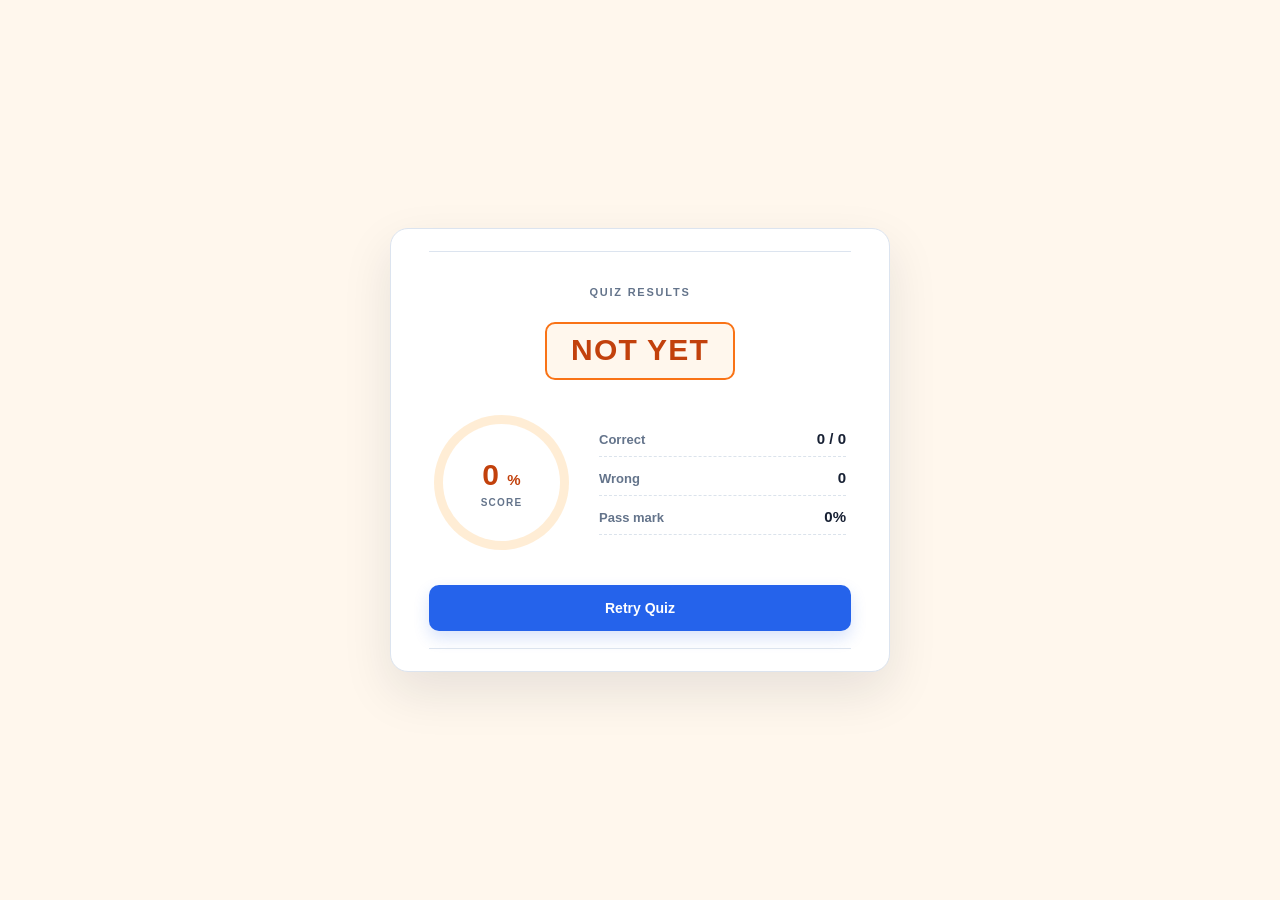
==== fail.html @ 62aabe58 "half completed the app" ====
<!doctype html>
<html lang="en">
  <head>
    <meta charset="UTF-8" />

    <meta name="viewport" content="width=device-width, initial-scale=1.0" />

    <title>Quiz Result - Failed</title>

    <link rel="stylesheet" href="style.css" />
  </head>

  <body class="result-body fail-page">
    <main class="sheet">
      <!-- Top decorative line -->
      <div class="sheet__rule sheet__rule--top"></div>

      <!-- ================= HEADER ================= -->

      <header class="sheet-header">
        <span class="eyebrow"> Quiz Results </span>

        <div class="stamp stamp--fail">Not Yet</div>
      </header>

      <!-- ================= SCORE ================= -->

      <section class="score-block">
        <div class="score-ring" id="scoreRing" style="--pct: 0">
          <div class="score-ring__inner">
            <span class="score-value">
              <span id="percentageScore">0</span>
              <span class="score-unit">%</span>
            </span>

            <span class="score-label"> score </span>
          </div>
        </div>

        <!-- Result Statistics -->

        <dl class="stat-list">
          <div class="stat">
            <dt>Correct</dt>

            <dd>
              <span id="correct">0</span>
              /
              <span id="total">0</span>
            </dd>
          </div>

          <div class="stat">
            <dt>Wrong</dt>

            <dd id="wrong">0</dd>
          </div>

          <div class="stat">
            <dt>Pass mark</dt>

            <dd id="percentage">0</dd>
          </div>
        </dl>
      </section>

      <!-- ================= BUTTON ================= -->

      <div class="actions">
        <button class="btn btn--primary" onclick="retryQuiz()">
          Retry Quiz
        </button>
      </div>

      <!-- Bottom decorative line -->
      <div class="sheet__rule sheet__rule--bottom"></div>
    </main>


     <script>
      var dataCorrect = Number(localStorage.getItem("correctAnswers"));
      var dataWrong = Number(localStorage.getItem("wrongAnswers"));
      var dataPercentage = Number(localStorage.getItem("percentage"));
      var dataTotal = Number(localStorage.getItem("totalQuestions"));

      var correct = document.getElementById("correct");
      var wrong = document.getElementById("wrong");
      var percentage = document.getElementById("percentage");
      var percentageScore = document.getElementById("percentageScore");
      var total = document.getElementById("total");

      correct.innerHTML = dataCorrect;
      wrong.innerHTML = dataWrong;
      percentage.innerHTML = dataPercentage + "%";
      percentageScore.innerHTML = dataPercentage;
      total.innerHTML = dataTotal;
    </script>
  </body>
</html>

    <!-- <script>
      // Get result saved by app.js

      var correct = Number(localStorage.getItem("correctAnswers"));

      var wrong = Number(localStorage.getItem("wrongAnswers"));

      var percentage = Number(localStorage.getItem("percentage"));

      var total = Number(localStorage.getItem("totalQuestions"));

      // Display the final result

      document.getElementById("correct").innerHTML = correct;

      document.getElementById("wrong").innerHTML = wrong;

      document.getElementById("total").innerHTML = total;

      document.getElementById("percentage").innerHTML = percentage;

      // Update the circular percentage

      document
        .getElementById("scoreRing")
        .style.setProperty("--pct", percentage);

      // Start quiz again

      function retryQuiz() {
        // Remove old result
        localStorage.clear();

        // Go back to quiz
        window.location.href = "index.html";
      }
    </script> -->
---- style.css ----
/* =====================================================
   GLOBAL RESET
===================================================== */

* {
  margin: 0;
  padding: 0;
  box-sizing: border-box;
  font-family: "Inter", "Segoe UI", Arial, Helvetica, sans-serif;
}

body {
  min-height: 100vh;
  background: #f4f7fb;
  color: #172033;
}


/* =====================================================
   QUIZ PAGE
===================================================== */

.container {
  width: 100%;
  min-height: 100vh;
  padding: 35px 50px;
}


/* =====================================================
   TOP BAR
===================================================== */

.top-bar {
  display: flex;
  justify-content: space-between;
  align-items: center;
  padding-bottom: 25px;
  border-bottom: 1px solid #e1e7ef;
}

.top-bar h1 {
  color: #172033;
  font-size: 30px;
  font-weight: 750;
  letter-spacing: -0.5px;
}


/* =====================================================
   RIGHT SIDE
===================================================== */

.right {
  display: flex;
  align-items: center;
  gap: 14px;
}


/* =====================================================
   TIMER
===================================================== */

#timer {
  min-width: 105px;
  text-align: center;

  background: #ffffff;
  color: #2563eb;

  padding: 11px 18px;

  border: 1px solid #dce4ef;
  border-radius: 10px;

  font-size: 17px;
  font-weight: 700;

  box-shadow: 0 4px 12px rgba(23, 32, 51, 0.06);
}


/* =====================================================
   THEME BUTTON
===================================================== */

#themeBtn {
  width: 44px;
  height: 44px;

  border: 1px solid #dce4ef;
  border-radius: 10px;

  background: #ffffff;
  color: #172033;

  cursor: pointer;
  font-size: 19px;

  transition: all 0.25s ease;
}

#themeBtn:hover {
  background: #2563eb;
  color: #ffffff;
  border-color: #2563eb;

  transform: translateY(-2px);
}


/* =====================================================
   QUIZ BOX
===================================================== */

.quiz-box {
  width: 65%;
  max-width: 850px;

  margin: 55px auto;

  background: #ffffff;

  border: 1px solid #e1e7ef;
  border-radius: 18px;

  padding: 42px;

  box-shadow: 0 18px 45px rgba(23, 32, 51, 0.08);
}


/* =====================================================
   QUESTION COUNTER
===================================================== */

#questionCount {
  display: inline-block;

  font-size: 14px;
  font-weight: 700;

  color: #2563eb;

  background: #eff6ff;

  padding: 8px 14px;

  border-radius: 8px;

  margin-bottom: 25px;
}


/* =====================================================
   QUESTION
===================================================== */

#question {
  font-size: 29px;
  line-height: 1.35;

  font-weight: 700;

  color: #172033;

  margin-bottom: 30px;
}


/* =====================================================
   OPTIONS
===================================================== */

.options {
  display: flex;
  flex-direction: column;

  gap: 14px;
}


/* =====================================================
   EACH OPTION
===================================================== */

.option {
  width: 100%;

  padding: 17px 20px;

  border: 1px solid #dce4ef;
  border-radius: 11px;

  background: #f8fafc;
  color: #263247;

  cursor: pointer;

  font-size: 16px;
  font-weight: 600;

  text-align: left;

  transition:
    background 0.2s ease,
    color 0.2s ease,
    border 0.2s ease,
    transform 0.2s ease,
    box-shadow 0.2s ease;
}


/* =====================================================
   OPTION HOVER
===================================================== */

.option:hover {
  background: #eff6ff;

  border-color: #3b82f6;

  color: #1d4ed8;

  transform: translateX(4px);

  box-shadow: 0 5px 14px rgba(37, 99, 235, 0.08);
}


/* =====================================================
   SELECTED OPTION
===================================================== */

.selected {
  background: #2563eb;
  color: #ffffff;

  border-color: #2563eb;

  box-shadow: 0 7px 18px rgba(37, 99, 235, 0.22);
}


/* =====================================================
   SELECTED OPTION HOVER
===================================================== */

.selected:hover {
  background: #1d4ed8;
  color: #ffffff;

  border-color: #1d4ed8;
}


/* =====================================================
   NEXT BUTTON
===================================================== */

#nextBtn {
  display: block;

  width: 220px;

  margin: 32px auto 0;

  padding: 15px 20px;

  border: none;
  border-radius: 10px;

  background: #2563eb;
  color: #ffffff;

  cursor: pointer;

  font-size: 16px;
  font-weight: 700;

  transition: all 0.25s ease;

  box-shadow: 0 8px 18px rgba(37, 99, 235, 0.20);
}

#nextBtn:hover {
  background: #1d4ed8;

  transform: translateY(-2px);

  box-shadow: 0 12px 22px rgba(37, 99, 235, 0.25);
}

#nextBtn:active {
  transform: translateY(0);
}


/* =====================================================
   DARK MODE
===================================================== */

.dark {
  background: #0b1220;
  color: #ffffff;
}

.dark .top-bar {
  border-color: #1e293b;
}

.dark .top-bar h1 {
  color: #ffffff;
}

.dark .quiz-box {
  background: #111827;

  border-color: #1e293b;

  box-shadow: 0 18px 45px rgba(0, 0, 0, 0.25);
}

.dark #question {
  color: #ffffff;
}

.dark #questionCount {
  background: #172554;
  color: #60a5fa;
}

.dark .option {
  background: #1e293b;
  color: #e5e7eb;

  border-color: #334155;
}

.dark .option:hover {
  background: #172554;

  border-color: #3b82f6;

  color: #93c5fd;
}

.dark .selected {
  background: #2563eb;
  color: #ffffff;

  border-color: #2563eb;
}

.dark #timer {
  background: #111827;
  color: #60a5fa;

  border-color: #334155;
}

.dark #themeBtn {
  background: #111827;
  color: #ffffff;

  border-color: #334155;
}


/* =====================================================
   RESULT PAGES
===================================================== */

.result-body {
  display: flex;

  align-items: center;
  justify-content: center;

  min-height: 100vh;

  padding: 32px 16px;
}


/* =====================================================
   RESULT SHEET
===================================================== */

.sheet {
  position: relative;

  width: 100%;
  max-width: 500px;

  background: #ffffff;

  border: 1px solid #dce4ef;

  border-radius: 18px;

  padding: 45px 38px 40px;

  box-shadow: 0 20px 50px rgba(23, 32, 51, 0.10);
}


/* =====================================================
   TOP / BOTTOM LINES
===================================================== */

.sheet__rule {
  position: absolute;

  left: 38px;
  right: 38px;

  height: 1px;

  background: #dce4ef;

  opacity: 1;
}

.sheet__rule--top {
  top: 22px;
}

.sheet__rule--bottom {
  bottom: 22px;
}


/* =====================================================
   RESULT HEADER
===================================================== */

.sheet-header {
  padding-top: 12px;

  text-align: center;
}


/* =====================================================
   SMALL HEADING
===================================================== */

.eyebrow {
  display: block;

  font-size: 11px;

  font-weight: 700;

  letter-spacing: 0.16em;

  text-transform: uppercase;

  color: #64748b;

  margin-bottom: 20px;
}


/* =====================================================
   PASS / FAIL STAMP
===================================================== */

.stamp {
  display: inline-block;

  font-size: 30px;

  font-weight: 800;

  letter-spacing: 0.04em;

  text-transform: uppercase;

  border: 2px solid;

  border-radius: 10px;

  padding: 9px 24px 11px;

  margin: 4px 0 30px;
}


/* =====================================================
   PASS
===================================================== */

.stamp--pass {
  color: #15803d;

  border-color: #22c55e;

  background: #f0fdf4;

  transform: none;
}


/* =====================================================
   FAIL
===================================================== */

.stamp--fail {
  color: #c2410c;

  border-color: #f97316;

  background: #fff7ed;

  transform: none;
}


/* =====================================================
   SCORE
===================================================== */

.score-block {
  display: flex;

  align-items: center;

  gap: 30px;

  padding: 5px 5px 10px;
}


/* =====================================================
   SCORE CIRCLE
===================================================== */

.score-ring {
  --size: 135px;

  width: var(--size);
  height: var(--size);

  border-radius: 50%;

  background:
    conic-gradient(
      var(--accent) calc(var(--pct) * 1%),
      var(--ring-track) 0
    );

  display: flex;

  align-items: center;
  justify-content: center;

  flex-shrink: 0;

  position: relative;
}


/* =====================================================
   INNER CIRCLE
===================================================== */

.score-ring__inner {
  width: calc(var(--size) - 18px);
  height: calc(var(--size) - 18px);

  border-radius: 50%;

  background: #ffffff;

  display: flex;

  flex-direction: column;

  align-items: center;
  justify-content: center;
}


/* =====================================================
   PERCENTAGE
===================================================== */

.score-value {
  font-weight: 800;

  font-size: 30px;

  color: var(--accent-dark);
}


/* =====================================================
   PERCENTAGE UNIT
===================================================== */

.score-unit {
  font-size: 15px;
  font-weight: 700;
}


/* =====================================================
   SCORE LABEL
===================================================== */

.score-label {
  font-size: 10px;

  font-weight: 700;

  letter-spacing: 0.12em;

  text-transform: uppercase;

  color: #64748b;

  margin-top: 5px;
}


/* =====================================================
   RESULT STATISTICS
===================================================== */

.stat-list {
  flex: 1;

  margin: 0;

  display: flex;

  flex-direction: column;

  gap: 12px;
}


/* =====================================================
   STAT
===================================================== */

.stat {
  display: flex;

  align-items: baseline;

  justify-content: space-between;

  border-bottom: 1px dashed #dbe3ec;

  padding-bottom: 9px;
}


/* =====================================================
   STAT LABEL
===================================================== */

.stat dt {
  font-size: 13px;

  color: #64748b;

  font-weight: 600;
}


/* =====================================================
   STAT VALUE
===================================================== */

.stat dd {
  margin: 0;

  font-weight: 750;

  font-size: 15px;

  color: #172033;
}


/* =====================================================
   RESULT BUTTONS
===================================================== */

.actions {
  margin-top: 25px;

  display: flex;

  gap: 12px;
}


/* =====================================================
   BUTTON
===================================================== */

.btn {
  flex: 1;

  font-size: 14px;

  font-weight: 700;

  padding: 14px 16px;

  border-radius: 10px;

  cursor: pointer;

  border: 1px solid transparent;

  transition: all 0.25s ease;
}


/* =====================================================
   PRIMARY BUTTON
===================================================== */

.btn--primary {
  background: #2563eb;

  color: #ffffff;

  box-shadow: 0 7px 16px rgba(37, 99, 235, 0.18);
}

.btn--primary:hover {
  background: #1d4ed8;

  transform: translateY(-2px);

  box-shadow: 0 10px 20px rgba(37, 99, 235, 0.25);
}


/* =====================================================
   SECONDARY BUTTON
===================================================== */

.btn--secondary {
  background: #ffffff;

  color: #2563eb;

  border-color: #2563eb;
}

.btn--secondary:hover {
  background: #eff6ff;
}


/* =====================================================
   PASS RESULT COLORS
===================================================== */

.pass-page {
  --accent: #16a34a;
  --accent-dark: #15803d;
  --ring-track: #dcfce7;

  background: #f0fdf4;
}


/* =====================================================
   FAIL RESULT COLORS
===================================================== */

.fail-page {
  --accent: #ea580c;
  --accent-dark: #c2410c;
  --ring-track: #ffedd5;

  background: #fff7ed;
}


/* =====================================================
   MOBILE
===================================================== */

@media (max-width: 900px) {
  .quiz-box {
    width: 80%;
  }
}


@media (max-width: 600px) {

  .container {
    padding: 22px 18px;
  }


  .top-bar {
    padding-bottom: 20px;
  }


  .top-bar h1 {
    font-size: 24px;
  }


  .right {
    gap: 8px;
  }


  #themeBtn {
    width: 42px;
    height: 42px;
  }


  #timer {
    min-width: 90px;

    padding: 10px 12px;

    font-size: 15px;
  }


  .quiz-box {
    width: 100%;

    margin: 35px auto;

    padding: 25px 20px;

    border-radius: 15px;
  }


  #question {
    font-size: 23px;

    margin-bottom: 25px;
  }


  .options {
    gap: 12px;
  }


  .option {
    padding: 15px;

    font-size: 15px;
  }


  #nextBtn {
    width: 100%;

    margin-top: 25px;
  }


  .sheet {
    padding: 42px 22px 38px;

    border-radius: 15px;
  }


  .score-block {
    flex-direction: column;

    text-align: center;

    gap: 25px;
  }


  .stat-list {
    width: 100%;
  }


  .actions {
    flex-direction: column;
  }
}
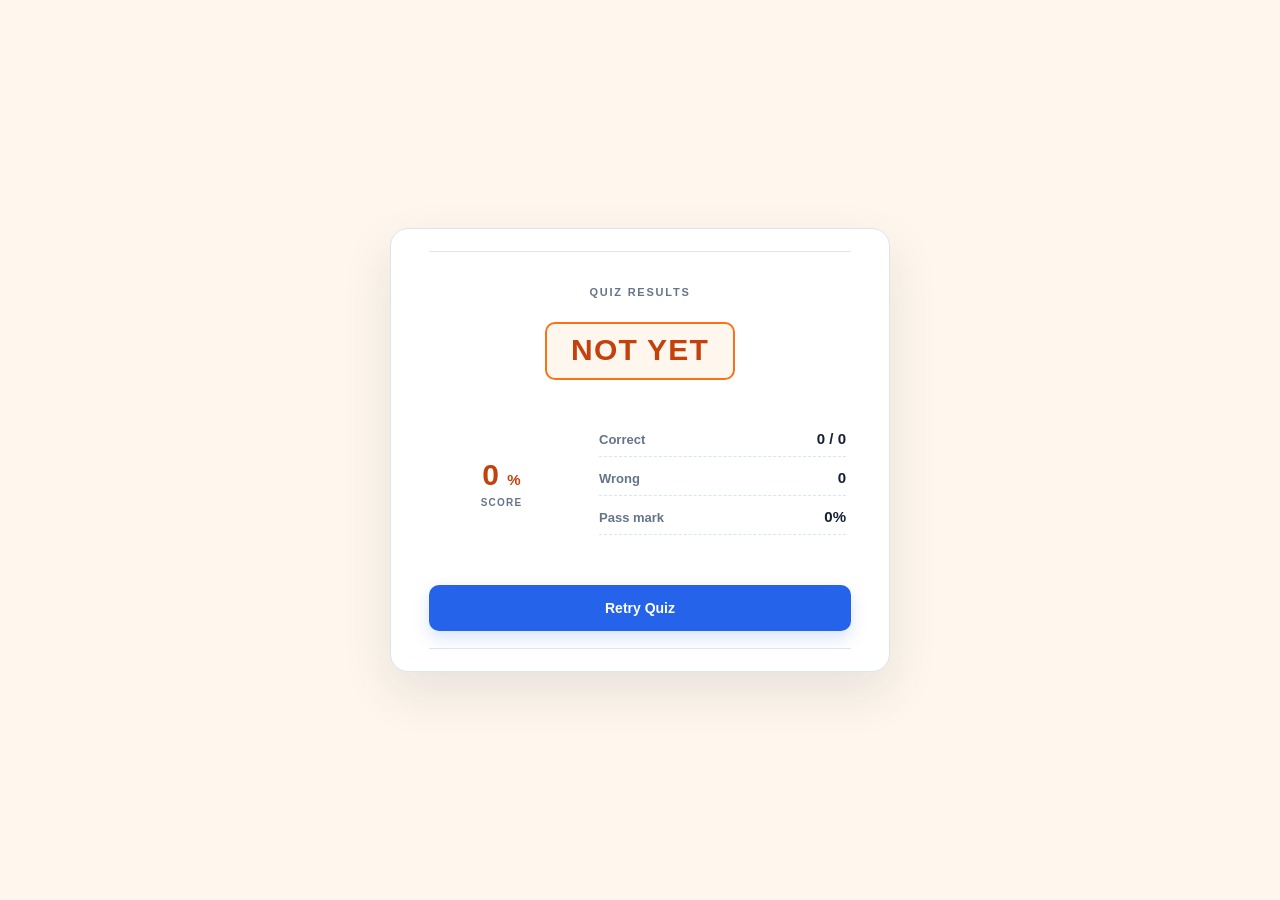
==== commit 66f9669d: "added more code" ====
--- a/fail.html
+++ b/fail.html
@@ -26,7 +26,7 @@
       <!-- ================= SCORE ================= -->
 
       <section class="score-block">
-        <div class="score-ring" id="scoreRing" style="--pct: 0">
+        <div class="score-ring" id="scoreRing" style="--ring: 0">
           <div class="score-ring__inner">
             <span class="score-value">
               <span id="percentageScore">0</span>
@@ -76,29 +76,35 @@
       <div class="sheet__rule sheet__rule--bottom"></div>
     </main>
 
+    <script>
+      var correct = Number(localStorage.getItem("correctAnswers"));
+      var wrong = Number(localStorage.getItem("wrongAnswers"));
+      var percentage = Number(localStorage.getItem("percentage"));
+      var total = Number(localStorage.getItem("totalQuestions"));
 
-     <script>
-      var dataCorrect = Number(localStorage.getItem("correctAnswers"));
-      var dataWrong = Number(localStorage.getItem("wrongAnswers"));
-      var dataPercentage = Number(localStorage.getItem("percentage"));
-      var dataTotal = Number(localStorage.getItem("totalQuestions"));
+      document.getElementById("correct").innerHTML = correct;
+      document.getElementById("wrong").innerHTML = wrong;
+      document.getElementById("percentage").innerHTML = percentage + "%";
+      document.getElementById("percentageScore").innerHTML = percentage;
+      document.getElementById("total").innerHTML = total;
 
-      var correct = document.getElementById("correct");
-      var wrong = document.getElementById("wrong");
-      var percentage = document.getElementById("percentage");
-      var percentageScore = document.getElementById("percentageScore");
-      var total = document.getElementById("total");
+      function retryQuiz() {
+        localStorage.removeItem("correctAnswers");
+        localStorage.removeItem("wrongAnswers");
+        localStorage.removeItem("totalQuestions");
+        localStorage.removeItem("percentage");
 
-      correct.innerHTML = dataCorrect;
-      wrong.innerHTML = dataWrong;
-      percentage.innerHTML = dataPercentage + "%";
-      percentageScore.innerHTML = dataPercentage;
-      total.innerHTML = dataTotal;
+        window.location.href = "index.html";
+      }
+
+      var ring = document.getElementById("scoreRing");
+      // .style = '--ring: ${percentage}'
+      console.log(ring.style = '--ring: ${}');
     </script>
   </body>
 </html>
 
-    <!-- <script>
+<!-- <script>
       // Get result saved by app.js
 
       var correct = Number(localStorage.getItem("correctAnswers"));
@@ -135,4 +141,3 @@
         window.location.href = "index.html";
       }
     </script> -->
-
--- a/style.css
+++ b/style.css
@@ -15,7 +15,6 @@
   color: #172033;
 }
 
-
 /* =====================================================
    QUIZ PAGE
 ===================================================== */
@@ -25,7 +24,6 @@
   min-height: 100vh;
   padding: 35px 50px;
 }
-
 
 /* =====================================================
    TOP BAR
@@ -46,7 +44,6 @@
   letter-spacing: -0.5px;
 }
 
-
 /* =====================================================
    RIGHT SIDE
 ===================================================== */
@@ -56,7 +53,6 @@
   align-items: center;
   gap: 14px;
 }
-
 
 /* =====================================================
    TIMER
@@ -80,7 +76,6 @@
   box-shadow: 0 4px 12px rgba(23, 32, 51, 0.06);
 }
 
-
 /* =====================================================
    THEME BUTTON
 ===================================================== */
@@ -109,7 +104,6 @@
   transform: translateY(-2px);
 }
 
-
 /* =====================================================
    QUIZ BOX
 ===================================================== */
@@ -130,7 +124,6 @@
   box-shadow: 0 18px 45px rgba(23, 32, 51, 0.08);
 }
 
-
 /* =====================================================
    QUESTION COUNTER
 ===================================================== */
@@ -151,7 +144,6 @@
 
   margin-bottom: 25px;
 }
-
 
 /* =====================================================
    QUESTION
@@ -168,7 +160,6 @@
   margin-bottom: 30px;
 }
 
-
 /* =====================================================
    OPTIONS
 ===================================================== */
@@ -179,7 +170,6 @@
 
   gap: 14px;
 }
-
 
 /* =====================================================
    EACH OPTION
@@ -211,7 +201,6 @@
     box-shadow 0.2s ease;
 }
 
-
 /* =====================================================
    OPTION HOVER
 ===================================================== */
@@ -228,7 +217,6 @@
   box-shadow: 0 5px 14px rgba(37, 99, 235, 0.08);
 }
 
-
 /* =====================================================
    SELECTED OPTION
 ===================================================== */
@@ -242,7 +230,6 @@
   box-shadow: 0 7px 18px rgba(37, 99, 235, 0.22);
 }
 
-
 /* =====================================================
    SELECTED OPTION HOVER
 ===================================================== */
@@ -254,7 +241,6 @@
   border-color: #1d4ed8;
 }
 
-
 /* =====================================================
    NEXT BUTTON
 ===================================================== */
@@ -281,7 +267,7 @@
 
   transition: all 0.25s ease;
 
-  box-shadow: 0 8px 18px rgba(37, 99, 235, 0.20);
+  box-shadow: 0 8px 18px rgba(37, 99, 235, 0.2);
 }
 
 #nextBtn:hover {
@@ -295,7 +281,6 @@
 #nextBtn:active {
   transform: translateY(0);
 }
-
 
 /* =====================================================
    DARK MODE
@@ -367,7 +352,6 @@
   border-color: #334155;
 }
 
-
 /* =====================================================
    RESULT PAGES
 ===================================================== */
@@ -383,7 +367,6 @@
   padding: 32px 16px;
 }
 
-
 /* =====================================================
    RESULT SHEET
 ===================================================== */
@@ -402,9 +385,8 @@
 
   padding: 45px 38px 40px;
 
-  box-shadow: 0 20px 50px rgba(23, 32, 51, 0.10);
-}
-
+  box-shadow: 0 20px 50px rgba(23, 32, 51, 0.1);
+}
 
 /* =====================================================
    TOP / BOTTOM LINES
@@ -431,7 +413,6 @@
   bottom: 22px;
 }
 
-
 /* =====================================================
    RESULT HEADER
 ===================================================== */
@@ -442,7 +423,6 @@
   text-align: center;
 }
 
-
 /* =====================================================
    SMALL HEADING
 ===================================================== */
@@ -463,7 +443,6 @@
   margin-bottom: 20px;
 }
 
-
 /* =====================================================
    PASS / FAIL STAMP
 ===================================================== */
@@ -488,7 +467,6 @@
   margin: 4px 0 30px;
 }
 
-
 /* =====================================================
    PASS
 ===================================================== */
@@ -503,7 +481,6 @@
   transform: none;
 }
 
-
 /* =====================================================
    FAIL
 ===================================================== */
@@ -518,7 +495,6 @@
   transform: none;
 }
 
-
 /* =====================================================
    SCORE
 ===================================================== */
@@ -532,7 +508,6 @@
 
   padding: 5px 5px 10px;
 }
-
 
 /* =====================================================
    SCORE CIRCLE
@@ -546,11 +521,10 @@
 
   border-radius: 50%;
 
-  background:
-    conic-gradient(
-      var(--accent) calc(var(--pct) * 1%),
-      var(--ring-track) 0
-    );
+  background: conic-gradient(
+    var(--accent) calc(var(--ring) * 1%),
+    var(--ring-track) 0
+  );
 
   display: flex;
 
@@ -561,7 +535,6 @@
 
   position: relative;
 }
-
 
 /* =====================================================
    INNER CIRCLE
@@ -583,7 +556,6 @@
   justify-content: center;
 }
 
-
 /* =====================================================
    PERCENTAGE
 ===================================================== */
@@ -595,7 +567,6 @@
 
   color: var(--accent-dark);
 }
-
 
 /* =====================================================
    PERCENTAGE UNIT
@@ -606,7 +577,6 @@
   font-weight: 700;
 }
 
-
 /* =====================================================
    SCORE LABEL
 ===================================================== */
@@ -625,7 +595,6 @@
   margin-top: 5px;
 }
 
-
 /* =====================================================
    RESULT STATISTICS
 ===================================================== */
@@ -642,7 +611,6 @@
   gap: 12px;
 }
 
-
 /* =====================================================
    STAT
 ===================================================== */
@@ -658,7 +626,6 @@
 
   padding-bottom: 9px;
 }
-
 
 /* =====================================================
    STAT LABEL
@@ -672,7 +639,6 @@
   font-weight: 600;
 }
 
-
 /* =====================================================
    STAT VALUE
 ===================================================== */
@@ -687,7 +653,6 @@
   color: #172033;
 }
 
-
 /* =====================================================
    RESULT BUTTONS
 ===================================================== */
@@ -700,7 +665,6 @@
   gap: 12px;
 }
 
-
 /* =====================================================
    BUTTON
 ===================================================== */
@@ -723,7 +687,6 @@
   transition: all 0.25s ease;
 }
 
-
 /* =====================================================
    PRIMARY BUTTON
 ===================================================== */
@@ -744,7 +707,6 @@
   box-shadow: 0 10px 20px rgba(37, 99, 235, 0.25);
 }
 
-
 /* =====================================================
    SECONDARY BUTTON
 ===================================================== */
@@ -760,7 +722,6 @@
 .btn--secondary:hover {
   background: #eff6ff;
 }
-
 
 /* =====================================================
    PASS RESULT COLORS
@@ -774,7 +735,6 @@
   background: #f0fdf4;
 }
 
-
 /* =====================================================
    FAIL RESULT COLORS
 ===================================================== */
@@ -787,7 +747,6 @@
   background: #fff7ed;
 }
 
-
 /* =====================================================
    MOBILE
 ===================================================== */
@@ -798,35 +757,28 @@
   }
 }
 
-
 @media (max-width: 600px) {
-
   .container {
     padding: 22px 18px;
   }
 
-
   .top-bar {
     padding-bottom: 20px;
   }
 
-
   .top-bar h1 {
     font-size: 24px;
   }
 
-
   .right {
     gap: 8px;
   }
-
 
   #themeBtn {
     width: 42px;
     height: 42px;
   }
 
-
   #timer {
     min-width: 90px;
 
@@ -835,7 +787,6 @@
     font-size: 15px;
   }
 
-
   .quiz-box {
     width: 100%;
 
@@ -846,40 +797,34 @@
     border-radius: 15px;
   }
 
-
   #question {
     font-size: 23px;
 
     margin-bottom: 25px;
   }
 
-
   .options {
     gap: 12px;
   }
 
-
   .option {
     padding: 15px;
 
     font-size: 15px;
   }
 
-
   #nextBtn {
     width: 100%;
 
     margin-top: 25px;
   }
 
-
   .sheet {
     padding: 42px 22px 38px;
 
     border-radius: 15px;
   }
 
-
   .score-block {
     flex-direction: column;
 
@@ -888,13 +833,11 @@
     gap: 25px;
   }
 
-
   .stat-list {
     width: 100%;
   }
 
-
   .actions {
     flex-direction: column;
   }
-}+}
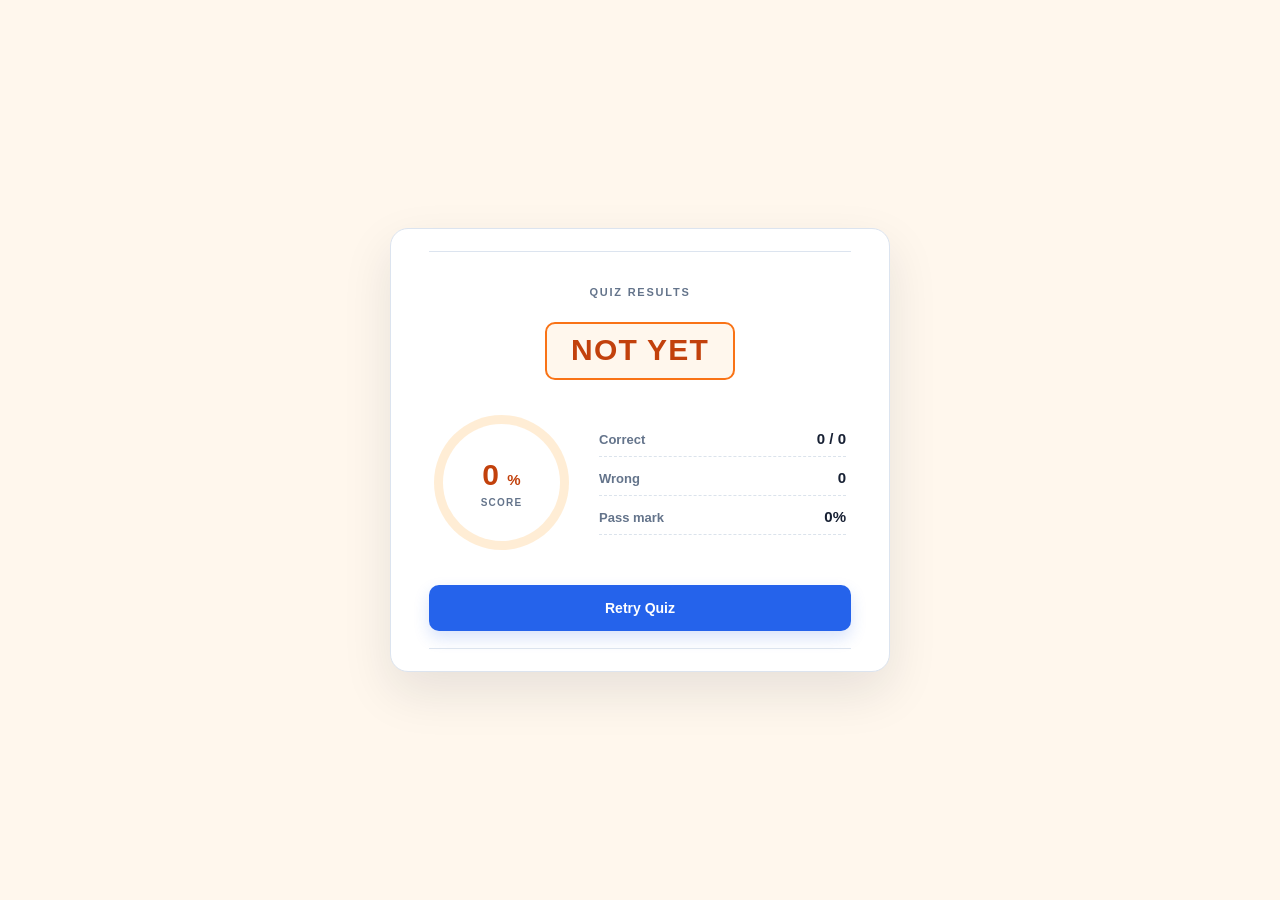
==== commit 514a3f87: "added more code" ====
--- a/fail.html
+++ b/fail.html
@@ -98,8 +98,7 @@
       }
 
       var ring = document.getElementById("scoreRing");
-      // .style = '--ring: ${percentage}'
-      console.log(ring.style = '--ring: ${}');
+      ring.style.setProperty("--ring", percentage);
     </script>
   </body>
 </html>
